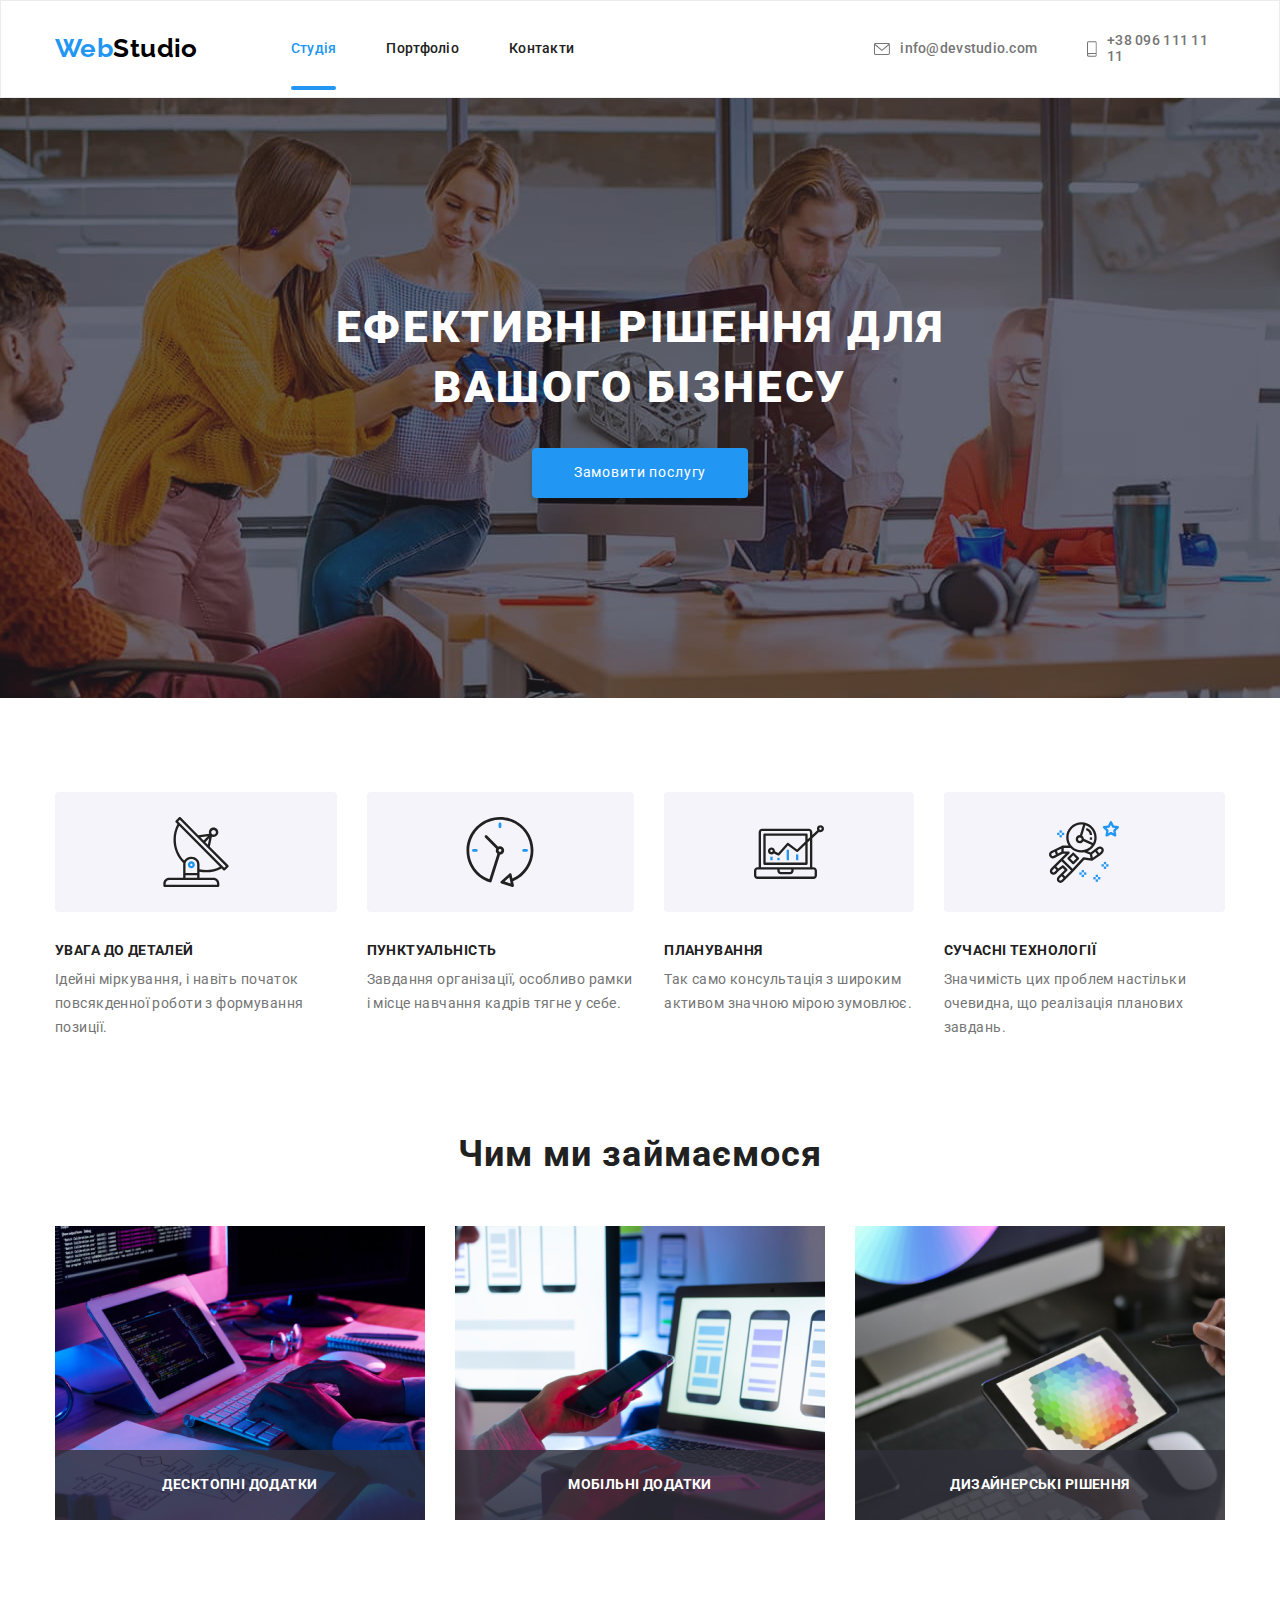
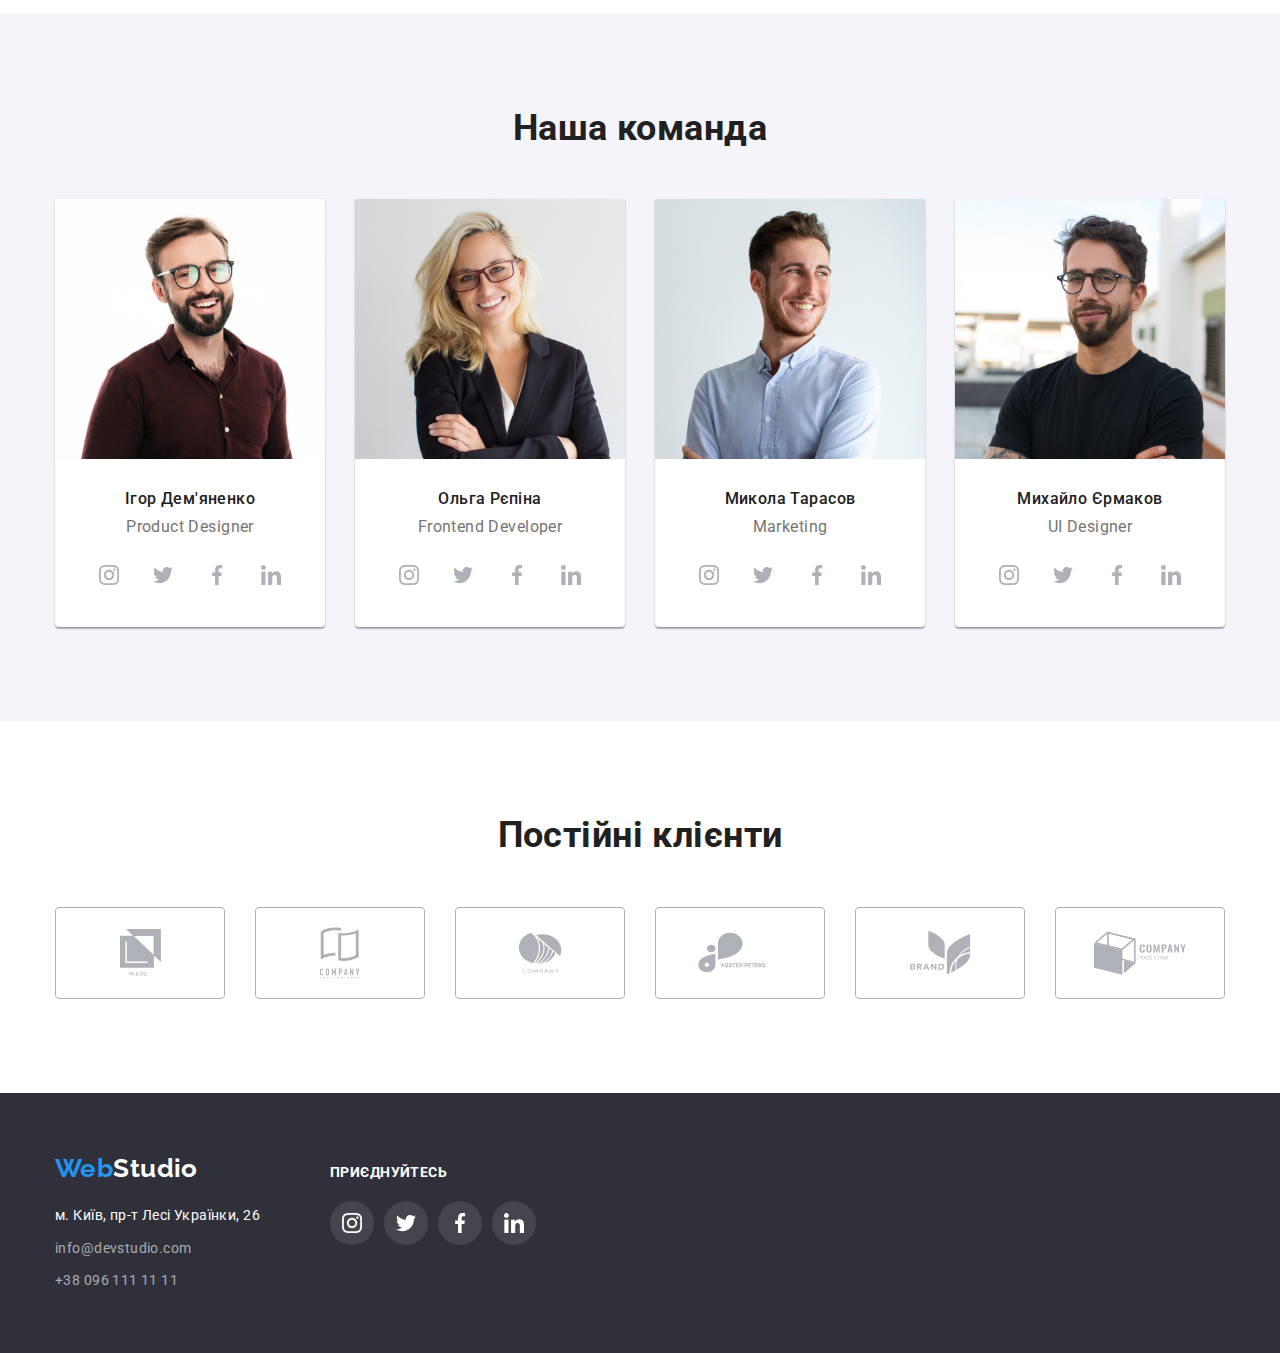
==== index.html @ bfa5e63f "Initial commit" ====
<!DOCTYPE html>
<html lang="uk">
  <head>
    <meta charset="UTF-8" />
    <meta http-equiv="X-UA-Compatible" content="IE=edge" />
    <meta name="viewport" content="width=device-width, initial-scale=1.0" />
    <title>WebStudio</title>
    <link rel="preconnect" href="https://fonts.googleapis.com" />
    <link rel="preconnect" href="https://fonts.gstatic.com" crossorigin />

    <!-- font famaly -->

    <link
      href="https://fonts.googleapis.com/css2?family=Raleway:wght@700&family=Roboto:wght@400;500;700;900&display=swap"
      rel="stylesheet"
    />

    <!-- normalizer -->

    <link
      rel="stylesheet"
      href="https://cdnjs.cloudflare.com/ajax/libs/modern-normalize/1.1.0/modern-normalize.min.css"
    />

    <!-- Styles -->

    <link rel="stylesheet" href="./css/styles.css" />
  </head>
  <body>
    <!-- header -->

    <header class="header">
      <div class="container">
        <nav class="header-nav">
          <a href="WebStudio" class="header-logo"
            ><span class="header-logo-accent">Web</span>Studio</a
          >
          <ul class="header-nav-list list">
            <li class="header-nav-item"
              ><a href="./index.html" class="header-nav-link current">Студія</a></li
            >
            <li class="header-nav-item"
              ><a href="./portfolio.html" class="header-nav-link">Портфоліо</a></li
            >
            <li class="header-nav-item"><a href="Контакти" class="header-nav-link">Контакти</a></li>
          </ul>
        </nav>

        <ul class="contacts-list list">
          <li class="contacts-item"
            ><a href="mailto:info@devstudio.com" class="contacts-link">
              <svg class="mail" width="16" height="12">
                <use href="./image/icons.svg#mail"></use>
              </svg>
              info@devstudio.com</a
            ></li
          >
          <li class="contacts-item"
            ><a href="tel:+380961111111" class="contacts-link">
              <svg class="smartphone" width="10" height="16">
                <use href="./image/icons.svg#smartphone"></use>
              </svg>
              +38 096 111 11 11</a
            ></li
          >
        </ul>
      </div>
    </header>

    <main>
      <!-- hero -->

      <section class="section hero">
        <div class="container">
          <h1 class="hero-title">Ефективні рішення для вашого бізнесу</h1>
          <button type="button" class="hero-button" data-modal-open>Замовити послугу</button>
        </div>
      </section>

      <!--Company skills-->
      <section class="section skills">
        <div class="container">
          <h2 class="visually-hidden">Переваги</h2>
          <ul class="skills-list list">
            <li class="skills-item">
              <div class="skills-icon-box">
                <svg class="skills-icon" width="70" height="70">
                  <use href="./image/icons.svg#antenna"></use>
                </svg>
              </div>
              <h3 class="skills-title">УВАГА ДО ДЕТАЛЕЙ</h3>
              <p class="skills-text"
                >Ідейні міркування, і навіть початок повсякденної роботи з формування позиції.</p
              >
            </li>
            <li class="skills-item">
              <div class="skills-icon-box">
                <svg class="skills-icon" width="70" height="70">
                  <use href="./image/icons.svg#clock"></use>
                </svg>
              </div>
              <h3 class="skills-title">ПУНКТУАЛЬНІСТЬ</h3>
              <p class="skills-text"
                >Завдання організації, особливо рамки і місце навчання кадрів тягне у себе.</p
              >
            </li>
            <li class="skills-item">
              <div class="skills-icon-box">
                <svg class="skills-icon" width="70" height="70">
                  <use href="./image/icons.svg#diagram"></use>
                </svg>
              </div>
              <h3 class="skills-title">ПЛАНУВАННЯ</h3>
              <p class="skills-text"
                >Так само консультація з широким активом значною мірою зумовлює.</p
              >
            </li>
            <li class="skills-item">
              <div class="skills-icon-box">
                <svg class="skills-icon" width="70" height="70">
                  <use href="./image/icons.svg#astronaut"></use>
                </svg>
              </div>
              <h3 class="skills-title">СУЧАСНІ ТЕХНОЛОГІЇ</h3>
              <p class="skills-text"
                >Значимість цих проблем настільки очевидна, що реалізація планових завдань.</p
              >
            </li>
          </ul>
        </div>
      </section>

      <!--Company scope of work-->
      <section class="section work">
        <div class="container">
          <h2 class="work-title">Чим ми займаємося</h2>
          <ul class="work-list list">
            <li class="work-item">
            <div class="work-thumb">
              <img
                src="./image/scope-of-work/box-1.jpg"
                alt="writing code"
                width="370"
                height="294"
              />
              <div class="work-overlay">
                <p class="work-overlay-desc">Десктопні додатки</p>
              </div>
            </div>
              
            </li>
            <li class="work-item">
            <div class="work-thumb">
              <img
                src="./image/scope-of-work/box-2.jpg"
                alt="application design"
                width="370"
                height="294"
              />
              <div class="work-overlay">
                <p class="work-overlay-desc">Мобільні додатки</p>
              </div>
            </div>
              
            </li>
            <li class="work-item">
            <div class="work-thumb">
              <img
              src="./image/scope-of-work/box-3.jpg"
              alt="final testing of the application"
              width="370"
              height="294"
              />
              <div class="work-overlay">
                <p class="work-overlay-desc">Дизайнерські рішення</p>
              </div>
          </div>
              
            </li>
          </ul>
        </div>
      </section>

      <!--Our team-->
      <section class="section team">
        <div class="container">
          <h2 class="team-title">Наша команда</h2>
          <ul class="team-list list">
            <li class="team-item">
              <img
                class="team-img"
                src="./image/our-team/img-1.jpg"
                alt="Ігор Дем'яненко"
                width="270"
                height="260"
              />
              <div class="team-content-wrapp">
                <h3 class="team-item-subtitle">Ігор Дем'яненко</h3>
                <p class="team-item-text">Product Designer</p>
                <ul class="socials-list">
                  <li class="socials-item">
                    <a
                      class="socials-link"
                      href="https://instagram.com"
                      target="_blank"
                      rel="noopener noreferrer"
                      aria-label="Instagram"
                    >
                      <svg class="socials-icon" width="20px" height="20px">
                        <use href="./image/icons.svg#instagram"></use>
                      </svg>
                    </a>
                  </li>
                  <li class="socials-item">
                    <a
                      class="socials-link link"
                      href="https://twitter.com"
                      target="_blank"
                      rel="noopener noreferrer"
                      aria-label="Twitter"
                    >
                      <svg class="socials-icon" width="20px" height="20px">
                        <use href="./image/icons.svg#twitter"></use></svg
                    ></a>
                  </li>
                  <li class="socials-item">
                    <a
                      class="socials-link link"
                      href="https://facebook.com"
                      aria-label="Facebook"
                      target="_blank"
                      rel="noopener noreferrer"
                    >
                      <svg class="socials-icon" width="20px" height="20px">
                        <use href="./image/icons.svg#facebook"></use></svg></a
                  ></li>
                  <li class="socials-item"
                    ><a
                      class="socials-link link"
                      href="https://linkedin.com"
                      aria-label="LinkedIn"
                      target="_blank"
                      rel="noopener noreferrer"
                    >
                      <svg class="socials-icon" width="20px" height="20px">
                        <use href="./image/icons.svg#linkedin"></use></svg
                    ></a>
                  </li>
                </ul>
              </div>
            </li>
            <li class="team-item">
              <img
                class="team-img"
                src="./image/our-team/img-2.jpg"
                alt="Ольга Рєпіна"
                width="270"
                height="260"
              />
              <div class="team-content-wrapp">
                <h3 class="team-item-subtitle">Ольга Рєпіна</h3>
                <p class="team-item-text">Frontend Developer</p>
                <ul class="socials-list">
                  <li class="socials-item">
                    <a
                      class="socials-link"
                      href="https://instagram.com"
                      target="_blank"
                      rel="noopener noreferrer"
                      aria-label="Instagram"
                    >
                      <svg class="socials-icon" width="20px" height="20px">
                        <use href="./image/icons.svg#instagram"></use>
                      </svg>
                    </a>
                  </li>
                  <li class="socials-item">
                    <a
                      class="socials-link link"
                      href="https://twitter.com"
                      target="_blank"
                      rel="noopener noreferrer"
                      aria-label="Twitter"
                    >
                      <svg class="socials-icon" width="20px" height="20px">
                        <use href="./image/icons.svg#twitter"></use></svg
                    ></a>
                  </li>
                  <li class="socials-item">
                    <a
                      class="socials-link link"
                      href="https://facebook.com"
                      aria-label="Facebook"
                      target="_blank"
                      rel="noopener noreferrer"
                    >
                      <svg class="socials-icon" width="20px" height="20px">
                        <use href="./image/icons.svg#facebook"></use></svg></a
                  ></li>
                  <li class="socials-item"
                    ><a
                      class="socials-link link"
                      href="https://linkedin.com"
                      aria-label="LinkedIn"
                      target="_blank"
                      rel="noopener noreferrer"
                    >
                      <svg class="socials-icon" width="20px" height="20px">
                        <use href="./image/icons.svg#linkedin"></use></svg
                    ></a>
                  </li>
                </ul>
              </div>
            </li>
            <li class="team-item">
              <img
                class="team-img"
                src="./image/our-team/img-3.jpg"
                alt="Микола Тарасов"
                width="270"
                height="260"
              />
              <div class="team-content-wrapp">
                <h3 class="team-item-subtitle">Микола Тарасов</h3>
                <p class="team-item-text">Marketing</p>
                <ul class="socials-list">
                  <li class="socials-item">
                    <a
                      class="socials-link"
                      href="https://instagram.com"
                      target="_blank"
                      rel="noopener noreferrer"
                      aria-label="Instagram"
                    >
                      <svg class="socials-icon" width="20px" height="20px">
                        <use href="./image/icons.svg#instagram"></use>
                      </svg>
                    </a>
                  </li>
                  <li class="socials-item">
                    <a
                      class="socials-link link"
                      href="https://twitter.com"
                      target="_blank"
                      rel="noopener noreferrer"
                      aria-label="Twitter"
                    >
                      <svg class="socials-icon" width="20px" height="20px">
                        <use href="./image/icons.svg#twitter"></use></svg
                    ></a>
                  </li>
                  <li class="socials-item">
                    <a
                      class="socials-link link"
                      href="https://facebook.com"
                      aria-label="Facebook"
                      target="_blank"
                      rel="noopener noreferrer"
                    >
                      <svg class="socials-icon" width="20px" height="20px">
                        <use href="./image/icons.svg#facebook"></use></svg></a
                  ></li>
                  <li class="socials-item"
                    ><a
                      class="socials-link link"
                      href="https://linkedin.com"
                      aria-label="LinkedIn"
                      target="_blank"
                      rel="noopener noreferrer"
                    >
                      <svg class="socials-icon" width="20px" height="20px">
                        <use href="./image/icons.svg#linkedin"></use></svg
                    ></a>
                  </li>
                </ul>
              </div>
            </li>
            <li class="team-item">
              <img
                class="team-img"
                src="./image/our-team/img-4.jpg"
                alt="Михайло Єрмаков"
                width="270"
                height="260"
              />
              <div class="team-content-wrapp">
                <h3 class="team-item-subtitle">Михайло Єрмаков</h3>
                <p class="team-item-text">UI Designer</p>
                <ul class="socials-list">
                  <li class="socials-item">
                    <a
                      class="socials-link"
                      href="https://instagram.com"
                      target="_blank"
                      rel="noopener noreferrer"
                      aria-label="Instagram"
                    >
                      <svg class="socials-icon" width="20px" height="20px">
                        <use href="./image/icons.svg#instagram"></use>
                      </svg>
                    </a>
                  </li>
                  <li class="socials-item">
                    <a
                      class="socials-link link"
                      href="https://twitter.com"
                      target="_blank"
                      rel="noopener noreferrer"
                      aria-label="Twitter"
                    >
                      <svg class="socials-icon" width="20px" height="20px">
                        <use href="./image/icons.svg#twitter"></use></svg
                    ></a>
                  </li>
                  <li class="socials-item">
                    <a
                      class="socials-link link"
                      href="https://facebook.com"
                      aria-label="Facebook"
                      target="_blank"
                      rel="noopener noreferrer"
                    >
                      <svg class="socials-icon" width="20px" height="20px">
                        <use href="./image/icons.svg#facebook"></use></svg></a
                  ></li>
                  <li class="socials-item"
                    ><a
                      class="socials-link link"
                      href="https://linkedin.com"
                      aria-label="LinkedIn"
                      target="_blank"
                      rel="noopener noreferrer"
                    >
                      <svg class="socials-icon" width="20px" height="20px">
                        <use href="./image/icons.svg#linkedin"></use></svg
                    ></a>
                  </li>
                </ul>
              </div>
            </li>
          </ul>
        </div>
      </section>

      <!-- Сustomers -->

      <section class="section customers">
        <div class="container">
          <h2 class="customers-title">Постійні клієнти</h2>
          <ul class="customers-list list">
            <li class="customers-item">
                <a
                  class="customers-link"
                  href=""
                  target="_blank"
                  rel="noopener noreferrer"
                  aria-label="customers">
                  <svg class="customers-icon" width="41px" height="47px">
                    <use href="./image/icons.svg#group"></use>
                  </svg>
                </a>       
            </li>
            <li class="customers-item">              
                <a
                  class="customers-link"
                  href=""
                  target="_blank"
                  rel="noopener noreferrer"
                  aria-label="customers"
                >
                  <svg class="customers-icon" width="40px" height="52px">
                    <use href="./image/icons.svg#group-1"></use>
                  </svg>
                </a>
            </li>
            <li class="customers-item">
                <a
                  class="customers-link"
                  href=""
                  target="_blank"
                  rel="noopener noreferrer"
                  aria-label="customers"
                >
                  <svg class="customers-icon" width="44px" height="41px">
                    <use href="./image/icons.svg#group-2"></use>
                  </svg>
                </a>
            </li>
            <li class="customers-item">
                <a
                  class="customers-link"
                  href=""
                  target="_blank"
                  rel="noopener noreferrer"
                  aria-label="customers"
                >
                  <svg class="customers-icon" width="84px" height="41px">
                    <use href="./image/icons.svg#group-3"></use>
                  </svg>
                </a>
            </li>
            <li class="customers-item">              
                <a
                  class="customers-link"
                  href=""
                  target="_blank"
                  rel="noopener noreferrer"
                  aria-label="customers"
                >
                  <svg class="customers-icon" width="63px" height="45px">
                    <use href="./image/icons.svg#group-4"></use>
                  </svg>
                </a>
            </li>
            <li class="customers-item">
                <a
                  class="customers-link"
                  href=""
                  target="_blank"
                  rel="noopener noreferrer"
                  aria-label="customers"
                >
                  <svg class="customers-icon" width="94px" height="44px">
                    <use href="./image/icons.svg#group-5"></use>
                  </svg>
                </a>
              </div>
            </li>
          </ul>
        </div>
      </sectin>
    </main>

    <footer class="footer">
      <div class="container footer-box">
        <div class="footer-contacts">
          <a href="WebStudio" class="footer-logo"><span class="logo-accent">Web</span>Studio</a>
          <address>
            <ul class="footer-list list">
              <li class="footer-item">
                <a href="" class="address-link">м. Київ, пр-т Лесі Українки, 26</a>
              </li>
              <li class="footer-item">
                <a href="mailto:info@devstudio.com" class="footer-contacts-link link"
                  >info@devstudio.com</a
                >
              </li>
              <li class="footer-item">
                <a href="tel:+380961111111" class="footer-contacts-link link">+38 096 111 11 11</a>
              </li>
            </ul>
          </address>
        </div>

        <div class="footer-socials">
          <h3 class="footer-socials-title">приєднуйтесь</h3>
          <ul class="footer-socials-list">
            <li class="footer-socials-item">
              <a
                class="footer-socials-link"
                href="https://instagram.com"
                target="_blank"
                rel="noopener noreferrer"
                aria-label="Instagram"
              >
                <svg class="footer-socials-icon" width="20px" height="20px">
                  <use href="./image/icons.svg#instagram"></use>
                </svg>
              </a>
            </li>
            <li class="footer-socials-item">
              <a
                class="footer-socials-link link"
                href="https://twitter.com"
                target="_blank"
                rel="noopener noreferrer"
                aria-label="Twitter"
              >
                <svg class="footer-socials-icon" width="20px" height="20px">
                  <use href="./image/icons.svg#twitter"></use></svg
              ></a>
            </li>
            <li class="footer-socials-item">
              <a
                class="footer-socials-link link"
                href="https://facebook.com"
                aria-label="Facebook"
                target="_blank"
                rel="noopener noreferrer"
              >
                <svg class="footer-socials-icon" width="20px" height="20px">
                  <use href="./image/icons.svg#facebook"></use></svg></a
            ></li>
            <li class="footer-socials-item"
              ><a
                class="footer-socials-link link"
                href="https://linkedin.com"
                aria-label="LinkedIn"
                target="_blank"
                rel="noopener noreferrer"
              >
                <svg class="footer-socials-icon" width="20px" height="20px">
                  <use href="./image/icons.svg#linkedin"></use></svg
              ></a>
            </li>
          </ul>
        </div>
      </div>
    </footer>

    <!-- Modal -->
    <div class="backdrop is-hidden" data-modal>
      <div class="modal">
        <button class="modal-button" type="button" data-modal-close>
          <svg class="" width="11px" height="11px">
            <use href="./image/icons.svg#Vector"></use>
          </svg>
        </button>
      </div>      
    </div>

    <script src="./js/modal.js"></script>
  </body>
</html>
---- css/styles.css ----
:root {
  /* color palette */
  --primary-text-color: #212121;
  --secondary-text-color: #757575;
  --accent-color: #2196f3;
  --text-white-color: #ffffff;
  --primary-background-color: #ffffff;
  --secondary-background-color: #f5f4fa;

  --animation: 250ms cubic-bezier(0.4, 0, 0.2, 1);

  /* formuls */
  --items: 3;
  --indent: 30px;
}

body {
  background-color: var(--primary-background-color);
  color: var(--primary-text-color);

  font-family: 'Roboto', sans-serif;
  font-size: 14px;
  font-style: normal;
  letter-spacing: 0.03em;

  margin: 0;
}

/* reset */

html {
  box-sizing: border-box;
}

*,
*::before,
*::after {
  box-sizing: inherit;
}

h1,
h2,
h3,
h4,
h5,
h6,
p,
ul {
  margin: 0;
  padding: 0;
}

.list {
  list-style: none;
  display: inline-flex;
}

/* Utils */

.container {
  width: 1200px;
  padding-left: 15px;
  padding-right: 15px;
  margin: 0 auto;
}

img {
  display: block;
  max-width: 100%;
  height: auto;
}

.visually-hidden {
  position: absolute;
  width: 1px;
  height: 1px;
  margin: -1px;
  border: 0;
  padding: 0;

  white-space: nowrap;
  clip-path: inset(100%);
  clip: rect(0 0 0 0);
  overflow: hidden;
}

/* header */

.header {
  border: 1px solid #ececec;
}

.header .container {
  display: flex;
}

.header-nav {
  display: flex;
  align-items: center;
}

/* Logo */

.header-logo {
  color: #000000;

  font-family: 'Raleway';
  font-weight: 700;
  font-size: 26px;
  line-height: 1.19;
  text-decoration: none;

  margin-right: 93px;
  align-items: center;
}

.header-logo-accent {
  color: var(--accent-color);
}

/* site navigation links  */

.header-nav-list {
  display: flex;
  gap: 50px;

  align-items: center;
  justify-content: center;
  margin: 0 300px 0 0;
}

.header-nav-link {
  position: relative;

  color: var(--primary-text-color);

  font-weight: 500;
  line-height: 1.14;
  letter-spacing: 0.02em;
  text-decoration: none;

  transition: color var(--animation);
}

.header-nav-link.current::after {
  content: '';
  position: absolute;

  left: 0;
  top: 46px;

  height: 4px;
  width: 100%;

  background-color: var(--accent-color);
  border-radius: 2px;
}

.header-nav-link:hover,
.header-nav-link:focus {
  color: var(--accent-color);
}

.current {
  color: var(--accent-color);
}

.header-nav-item {
  display: block;
}

/* contacts information */

.contacts-list {
  display: flex;
  gap: 50px;
  align-items: center;
  justify-content: center;
  padding: 0;
  margin: 0;
}

.contacts-link {
  color: var(--secondary-text-color);
  display: flex;
  align-items: center;

  font-weight: 500;
  line-height: 1.14;
  letter-spacing: 0.02em;
  text-decoration: none;
  padding-top: 32px;
  padding-bottom: 32px;
  gap: 10px;

  transition: color var(--animation);
}

.contacts-link:hover,
.contacts-link:focus {
  color: var(--accent-color);
}

.mail,
.smartphone {
  fill: currentColor;
}

/* main */

.skills,
.work {
  background-color: var(--primary-background-color);
}

.section {
  padding: 94px 0px;
}
/* Hero */

.hero {
  padding: 200px 0;
  text-align: center;

  background-color: #c4c4c4;

  max-width: 1600px;
  height: 600px;
  margin-left: auto;
  margin-right: auto;

  background-image: linear-gradient(to right, rgba(47, 48, 58, 0.4), rgba(47, 48, 58, 0.4)),
    url(../image/Hero-img/hero-bg.jpg);

  background-repeat: no-repeat;
  background-position: center;
  background-size: cover;
}

.hero-title {
  color: var(--text-white-color);
  width: 696px;
  margin-left: auto;
  margin-right: auto;
  margin-bottom: 30px;

  font-weight: 900;
  font-size: 44px;
  line-height: 1.36;
  text-align: center;
  letter-spacing: 0.06em;
  text-transform: uppercase;
}

.hero-button {
  background-color: var(--accent-color);
  color: var(--text-white-color);

  width: 216px;
  min-height: 50px;
  padding: 10px 32px;
  margin-left: auto;
  margin-right: auto;

  line-height: 1.88;
  letter-spacing: 0.06em;
  box-shadow: 0px 4px 4px rgba(0, 0, 0, 0.15);
  border-radius: 4px;
}

/* Company skills  styles*/

.skills-list {
  display: flex;
  gap: 30px;
  justify-content: center;
  align-items: baseline;
}

.skills-icon-box {
  display: flex;
  height: 120px;
  background-color: var(--secondary-background-color);
  border-radius: 4px;
  align-items: center;
  justify-content: center;
  margin-bottom: 30px;
}

.skills-title {
  color: var(--primary-text-color);
  font-size: 14px;
  line-height: 1.16;
  text-transform: uppercase;

  margin-bottom: 10px;
}

.skills-text {
  color: var(--secondary-text-color);
  line-height: 1.71;
}

/* work */

.work {
  padding-top: 0;
}

.work-title {
  font-weight: 700;
  font-size: 36px;
  line-height: 1.16;

  text-align: center;
  letter-spacing: 0.03em;
  margin-bottom: 50px;
}

.work-list {
  display: flex;
  gap: 30px;
  padding-bottom: 0;
}

.work-item {
  width: calc(100% - 60px / 3);
}

.work-thumb {
  position: relative;
}

.work-overlay {
  position: absolute;
  bottom: 0;
  left: 0;

  width: 370px;
  height: 70px;

  background-color: rgba(47, 48, 58, 0.8);

  display: flex;
  align-items: center;
  justify-content: center;
}

.work-overlay-desc {
  color: var(--text-white-color);

  font-weight: 700;
  font-size: 14px;
  line-height: 1.14px;
  text-align: center;
  letter-spacing: 0.03em;
  text-transform: uppercase;
}
/* Our team */

.team {
  background-color: var(--secondary-background-color);
}

.team-title {
  font-weight: 700;
  font-size: 36px;
  line-height: 1.16;
  text-align: center;

  margin-bottom: 50px;
}

.team-list {
  display: flex;
  gap: 30px;
}

.team-item {
  background-color: #ffffff;

  width: calc(100% - 90px / 4);

  box-shadow: 0px 1px 3px rgba(0, 0, 0, 0.12), 0px 1px 1px rgba(0, 0, 0, 0.14),
    0px 2px 1px rgba(0, 0, 0, 0.2);
  border-radius: 0px 0px 4px 4px;
}

.team-content-wrapp {
  padding: 30px 0;
}

.team-item-subtitle {
  color: var(--primary-text-color);

  font-weight: 500;
  font-size: 16px;
  line-height: 1.19;
  text-align: center;
  margin-bottom: 10px;
}

.team-item-text {
  margin: 0;
  text-align: center;
  font-size: 16px;
  color: var(--secondary-text-color);
  margin-bottom: 16px;
}

/* Socials */

.socials-list {
  display: flex;
  gap: 10px;
  list-style: none;
  justify-content: center;
}

.socials-link {
  display: flex;
  align-items: center;
  justify-content: center;

  width: 44px;
  height: 44px;

  border-radius: 50%;

  transition: background-color var(--animation);
}

.socials-icon {
  fill: #afb1b8;
  transition: fill var(--animation);
}

.socials-link:hover,
.socials-link:focus {
  background-color: var(--accent-color);
}

.socials-link:hover .socials-icon,
.socials-link:focus .socials-icon {
  fill: var(--text-white-color);
}

/* Customers */

.customers-title {
  font-weight: 700;
  font-size: 36px;
  line-height: 1.16;
  text-align: center;

  margin-bottom: 50px;
}

.customers-list {
  display: flex;
  gap: 30px;
}

.customers-item {
  width: calc(100% - 150px / 6);
}

.customers-link {
  display: flex;
  height: 92px;
  width: 170px;
  align-items: center;
  justify-content: center;

  border: 1px solid #afb1b8;
  border-radius: 4px;
  transition: border var(--animation);
}

.customers-icon {
  fill: #afb1b8;

  transition: fill var(--animation);
}

.customers-link:hover,
.customers-link:focus {
  border: 1px solid #2196f3;
}

.customers-link:hover .customers-icon,
.customers-link:focus .customers-icon {
  fill: var(--accent-color);
}

/* footer */

.footer {
  background-color: #2f303a;
  padding: 60px 0;
}

.footer-contacts {
  margin-right: 70px;
}

.footer-box {
  display: flex;
  align-items: baseline;
}

/* footer-logo */

.footer-logo {
  color: var(--text-white-color);

  font-family: 'Raleway';
  font-style: normal;
  font-weight: 700;
  font-size: 26px;
  line-height: 1.19;
  text-decoration: none;
}

.footer-logo .logo-accent {
  color: var(--accent-color);
}

/* Contacts */

.address-link,
.footer-contacts-link {
  display: flex;
  text-decoration: none;

  font-style: normal;
  font-weight: 400;
  line-height: 1.71;
}

.footer-list {
  display: list-item;
  margin-top: 20px;
}

.footer-item:not(:last-child) {
  margin-bottom: 9px;
}

.address-link {
  color: var(--text-white-color);
}

.footer-contacts-link {
  color: rgba(255, 255, 255, 0.6);

  transition: color var(--animation);
}

.footer-contacts-link:hover,
.footer-contacts-link:focus {
  color: var(--accent-color);
}

/* footer-socials */

.footer-socials {
  display: inline-block;
  width: 206px;
  height: 80px;
  justify-content: center;
}

.footer-socials-title {
  font-weight: 700;
  font-size: 14px;
  line-height: 1.14;
  letter-spacing: 0.03em;
  text-transform: uppercase;

  color: #ffffff;

  margin-bottom: 20px;
}

.footer-socials-list {
  display: flex;
  gap: 10px;
  list-style: none;
  justify-content: center;
}

.footer-socials-link {
  display: flex;
  align-items: center;
  justify-content: center;

  width: 44px;
  height: 44px;

  background-color: rgba(255, 255, 255, 0.1);
  border-radius: 50%;
  transition: background-color var(--animation);
}

.footer-socials-icon {
  fill: var(--text-white-color);
}

.footer-socials-link:hover,
.footer-socials-link:focus {
  background-color: var(--accent-color);
}

.footer-socials-link:hover .footer-socials-icon,
.footer-socials-link:focus .footer-socials-icon 

/* NEW PAGE */

.filters-container {
  flex-direction: column;
}

/* Filters */

.filters-list {
  display: flex;
  gap: 8px;
  justify-content: center;
  margin-bottom: 50px;
}

button {
  cursor: pointer;
  border: none;
}

.button {
  font-style: normal;
  font-weight: 500;
  font-size: 16px;
  line-height: calc(26 / 16);
  text-align: center;
  letter-spacing: 0.03em;
  background: var(--secondary-background-color);
  border-radius: 4px;
  border: none;
  padding: 6px 22px;
  min-height: 30px;
  transition: background-color var(--animation), color var(--animation), box-shadow var(--animation);
}

.button-active:hover,
.button-active:focus {
  color: var(--text-white-color);
  background-color: var(--accent-color);
  box-shadow: 0px 3px 1px rgba(0, 0, 0, 0.1), 0px 1px 2px rgba(0, 0, 0, 0.08),
    0px 2px 2px rgba(0, 0, 0, 0.12);
}

/* Cards set */

.projects-list {
  --items: 3;
  display: flex;
  flex-wrap: wrap;
  gap: 30px;
  padding-left: 0;
}

.projects-item {
  border: 1px solid #eeeeee;
  width: calc((100% - 60px) / 3);
  transition: box-shadow var(--animation);
}

.projects-item:hover {
  box-shadow: 0px 1px 1px rgba(0, 0, 0, 0.12), 0px 4px 4px rgba(0, 0, 0, 0.06),
    1px 4px 6px rgba(0, 0, 0, 0.16);
}

.projects-thumb {
  position: relative;
  overflow: hidden;
}

.overlay {
  position: absolute;
  top: 0;
  left: 0;

  transform: translateY(100%);
  transition: transform var(--animation);

  width: 100%;
  height: 100%;

  display: flex;
  align-items: center;
  justify-content: center;
  padding: 63px 24px;

  background-color: rgba(33, 150, 243, 0.9);
}

.overlay-desc {
  color: var(--text-white-color);

  font-weight: 400;
  font-size: 18px;
  line-height: 1.56;
  letter-spacing: 0.03em;
}

.projects-item:hover .overlay,
.projects-item:focus .overlay {
  transform: translateY(0);
}

.projects-content-wrapp {
  padding: 20px 24px;

  border-bottom: 1px solid #eeeeee;
  border-left: 1px solid #eeeeee;
  border-right: 1px solid #eeeeee;
}

.projects-title {
  color: var(--primary-text-color);

  font-size: 18px;
  line-height: 2;
  letter-spacing: 0.06em;
  margin-bottom: 4px;
}
.projects-text {
  color: var(--secondary-text-color);

  font-size: 16px;
  line-height: 1.89;
}

/* Modal */

.backdrop {
  position: fixed;
  top: 0;
  left: 0;

  width: 100%;
  height: 100%;

  opacity: 1;
  visibility: visible;

  background-color: rgba(0, 0, 0, 0.2);
  z-index: 100;

  transition: opacity var(--animation), visibility var(--animation);
}

.backdrop.is-hidden {
  opacity: 0;
  pointer-events: none;
  visibility: hidden;
}

.modal {
  position: absolute;
  top: 50%;
  left: 50%;
  transform: translate(-50%, -50%);

  width: 528px;
  height: 581px;

  background-color: var(--primary-background-color);
  box-shadow: 0px 1px 3px rgba(0, 0, 0, 0.12), 0px 1px 1px rgba(0, 0, 0, 0.14),
    0px 2px 1px rgba(0, 0, 0, 0.2);
  border-radius: 4px;
}

.modal-button {
  position: absolute;

  top: 8px;
  right: 8px;

  width: 30px;
  height: 30px;

  display: flex;
  justify-content: center;
  align-items: center;

  padding: 0;
  background-color: var(--primary-background-color);
  border-radius: 50%;
  border: 1px solid rgba(0, 0, 0, 0.1);

  cursor: pointer;
}
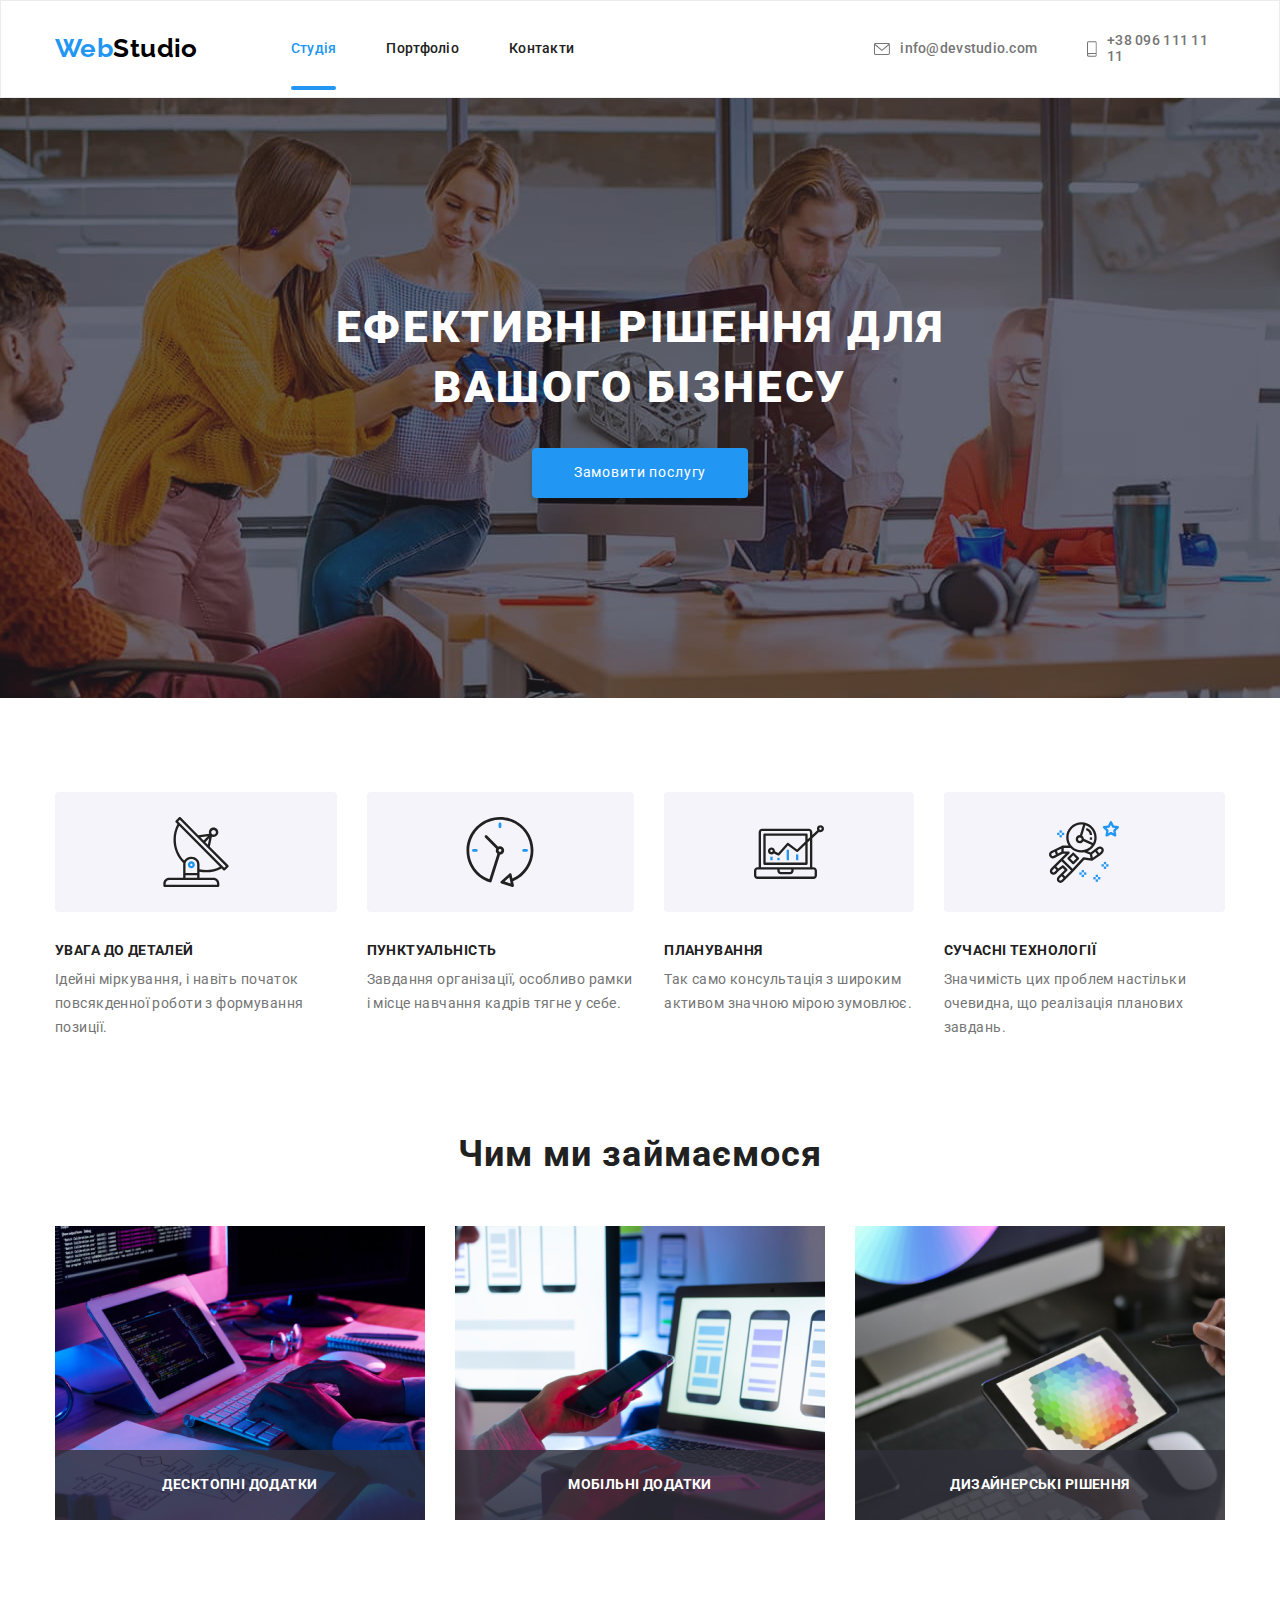
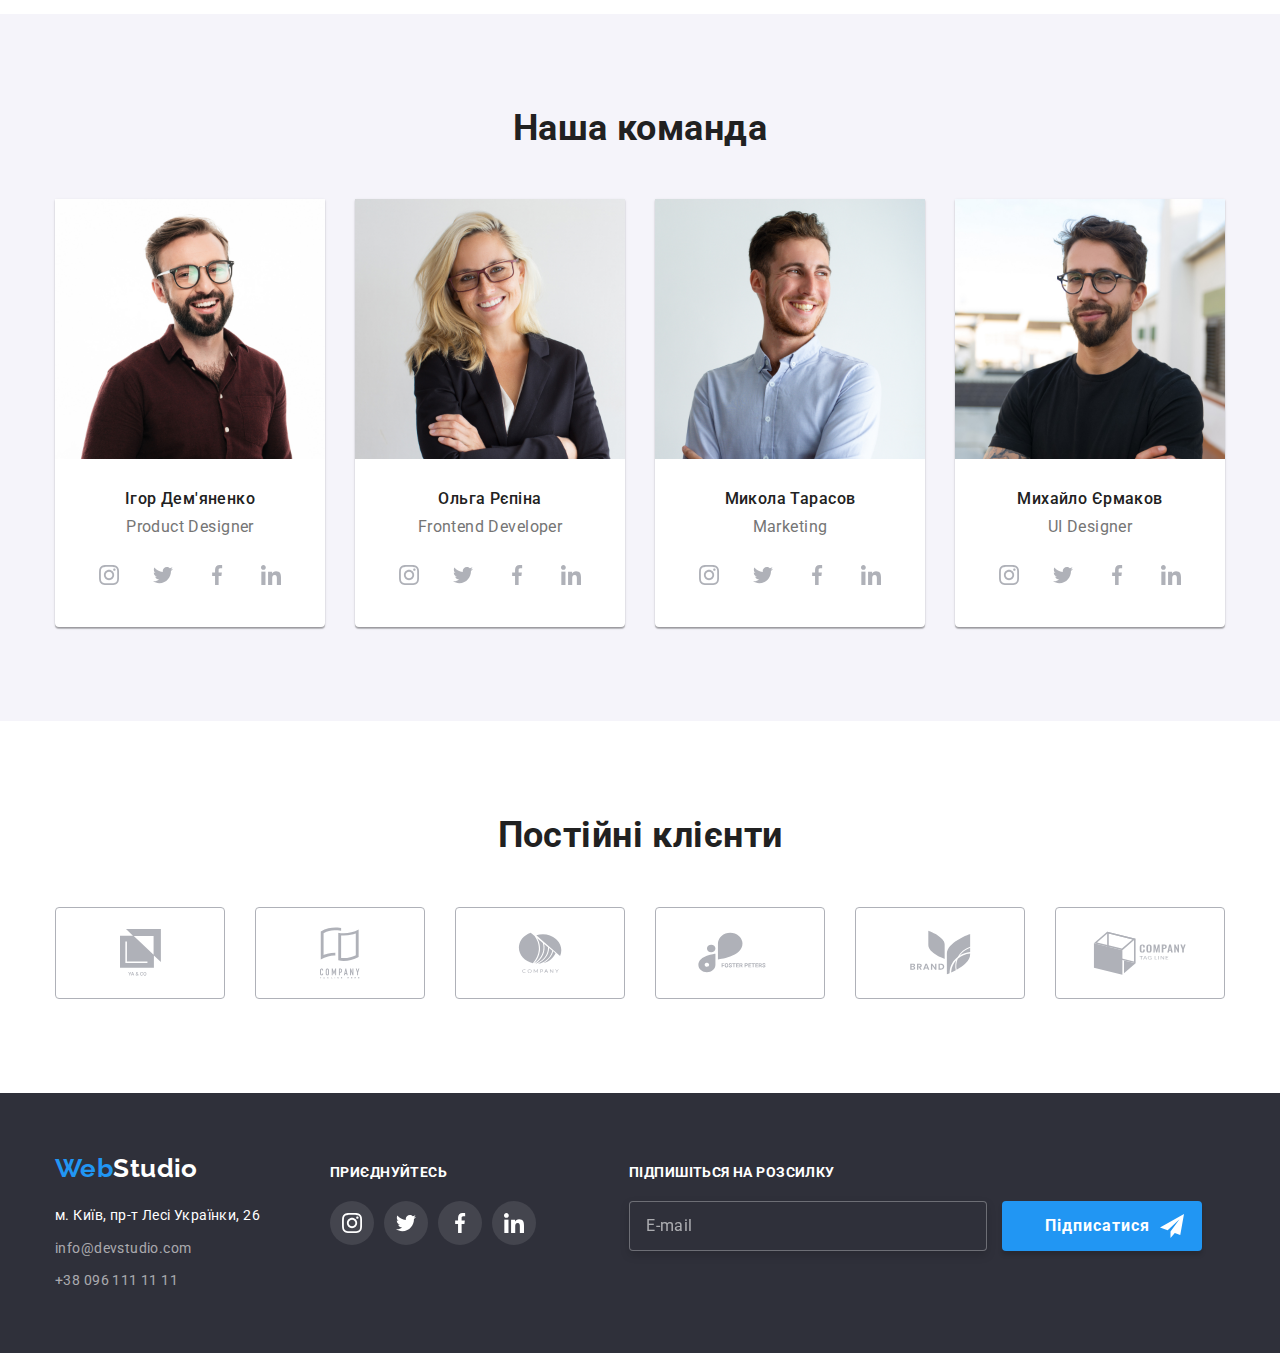
==== commit 1be76d85: "Додано оформлення Modal window та footer" ====
--- a/index.html
+++ b/index.html
@@ -552,6 +552,8 @@
           </address>
         </div>
 
+        <!-- Footer-socials -->
+
         <div class="footer-socials">
           <h3 class="footer-socials-title">приєднуйтесь</h3>
           <ul class="footer-socials-list">
@@ -605,6 +607,22 @@
             </li>
           </ul>
         </div>
+
+        <!-- Footer subscription -->
+
+        <form class="footer-subscription" name="footer-subscription" autocomplete="off" novalidate>
+          <strong class="footer-subscription-title">Підпишіться на розсилку</strong>
+          <label class="footer-subscription-field">
+            <input class="footer-subscription-input" type="email" name="user-mail" placeholder="E-mail">
+          </label>
+          <button class="footer-subscription-button" type="submit">
+            <span class="footer-subscription-desc">Підписатися</span>
+            <svg class="footer-subscription-icon" width="24px" height="24px">
+              <use href="./image/icons.svg#send-email"></use>
+            </svg>
+          </button>
+        </form>   
+
       </div>
     </footer>
 
@@ -612,10 +630,58 @@
     <div class="backdrop is-hidden" data-modal>
       <div class="modal">
         <button class="modal-button" type="button" data-modal-close>
-          <svg class="" width="11px" height="11px">
+          <svg class="modal-button-icon" width="11px" height="11px">
             <use href="./image/icons.svg#Vector"></use>
           </svg>
         </button>
+
+        <!-- Register form -->
+
+        <form class="register-form" name="register-form" autocomplete="off" novalidate>
+            <strong class="register-form-title">Залиште свої дані, ми вам передзвонимо</strong>
+          <div class="register-form-group" role="group">
+            <label class="register-form-field"> 
+              <span class="register-form-label">Ім'я</span> 
+              <input class="register-form-input" type="text" name="user-name" placeholder=" ">
+              <svg class="register-form-icon" width="18px" height="18px">
+                <use href="./image/icons.svg#person-black"></use>
+              </svg>
+            </label>
+
+            <label class="register-form-field"> 
+              <span class="register-form-label">Телефон</span>           
+              <input class="register-form-input" type= "tel" name="user-phone" placeholder=" ">
+              <svg class="register-form-icon" width="18px" height="18px">
+                <use href="./image/icons.svg#phone-black"></use>
+              </svg>
+            </label>
+
+            <label class="register-form-field"> 
+              <span class="register-form-label">Пошта</span> 
+              <input class="register-form-input" type="email" name="user-mail" placeholder=" " >
+              <svg class="register-form-icon" width="18px" height="18px">
+                <use href="./image/icons.svg#email-black"></use>
+              </svg>
+            </label>
+        
+            <label class="register-form-field"> 
+             <span class="register-form-label">Коментар</span> 
+              <textarea class="register-form-message" name="user-comments" rows="6" placeholder="Введіть текст"></textarea>
+            </label>
+          </div>
+
+            <label class="register-form-agreement">
+              <input class="register-form-checkbox visually-hidden" type="checkbox" name="checkbox-agreement" id="">
+              <svg class="register-form-icon" width="16px" height="15px">
+                <use class="icon-unchecked" href="./image/icons.svg#unchecked"></use>
+                <use class="icon-checked" href="./image/icons.svg#checked"></use>
+              </svg>
+              <span class="register-form-desc">Погоджуюся з розсилкою та приймаю 
+                <a class="register-form-link" href="http://" target="_blank" rel="noopener noreferrer">Умови договору</a> </span>
+            </label>
+          
+          <button class="register-form-button" type="submit">Відправити</button>
+        </form>
       </div>      
     </div>
 
--- a/css/styles.css
+++ b/css/styles.css
@@ -569,6 +569,8 @@
   width: 206px;
   height: 80px;
   justify-content: center;
+
+  margin-right: 93px;
 }
 
 .footer-socials-title {
@@ -614,6 +616,92 @@
 
 .footer-socials-link:hover .footer-socials-icon,
 .footer-socials-link:focus .footer-socials-icon 
+
+/* Footer subscription */
+
+.footer-subscription {
+  display: flex;
+  align-items: center;
+  justify-content: center;
+}
+
+.footer-subscription-title {
+  display: block;
+  line-height: 1.14;
+  text-transform: uppercase;
+
+  color: var(--text-white-color);
+
+  margin-bottom: 20px;
+}
+
+.footer-subscription-input {
+  transition: border-color var(--animation);
+
+  font-weight: 400;
+  font-size: 16px;
+  line-height: 1.25;
+  letter-spacing: 0.03em;
+
+  width: 358px;
+  height: 50px;
+  padding-left: 16px;
+  align-items: center;
+  color: rgba(255, 255, 255, 0.6);
+
+  border: 1px solid rgba(255, 255, 255, 0.3);
+  filter: drop-shadow(0px 4px 4px rgba(0, 0, 0, 0.15));
+  border-radius: 4px;
+  margin-right: 12px;
+
+  background-color: #2f303a;
+  outline: transparent;
+}
+
+.footer-subscription-input:focus,
+.footer-subscription-input:hover {
+  border-color: var(--accent-color);
+}
+
+.footer-subscription-input::placeholder {
+  font-weight: 400;
+  font-size: 16px;
+  line-height: 1.25;
+  letter-spacing: 0.03em;
+
+  color: rgba(255, 255, 255, 0.6);
+}
+
+.footer-subscription-button {
+  position: relative;
+  margin: 0 auto;
+
+  background-color: var(--accent-color);
+  color: var(--text-white-color);
+
+  width: 200px;
+  min-height: 50px;
+  padding: 10px 28px;
+
+  background: #2196f3;
+  box-shadow: 0px 4px 4px rgba(0, 0, 0, 0.15);
+  border-radius: 4px;
+}
+
+.footer-subscription-desc {
+  font-weight: 700;
+  font-size: 16px;
+  line-height: 1.88;
+  letter-spacing: 0.06em;
+
+  margin-right: 10px;
+}
+
+.footer-subscription-icon {
+  position: absolute;
+  top: 13px;
+  bottom: 13px;
+}
 
 /* NEW PAGE */
 
@@ -770,6 +858,7 @@
   top: 50%;
   left: 50%;
   transform: translate(-50%, -50%);
+  padding: 40px;
 
   width: 528px;
   height: 581px;
@@ -800,3 +889,182 @@
 
   cursor: pointer;
 }
+
+.modal-button-icon {
+  transition: fill var(--animation);
+}
+
+.modal-button-icon:hover,
+.modal-button-icon:focus {
+  fill: var(--accent-color);
+}
+
+/* Register form */
+
+.register-form-title {
+  display: block;
+
+  text-align: center;
+  font-size: 20px;
+  line-height: 1.15;
+  letter-spacing: 0.03em;
+
+  margin-bottom: 12px;
+}
+
+.register-form-group {
+  margin-bottom: 20px;
+}
+
+.register-form-field {
+  display: block;
+  position: relative;
+}
+
+.register-form-field:not(:last-child) {
+  margin-bottom: 10px;
+}
+
+.register-form-label {
+  display: block;
+  font-weight: 400;
+  font-size: 12px;
+  line-height: 1.16;
+  letter-spacing: 0.01em;
+  color: var(--secondary-text-color);
+
+  margin-bottom: 4px;
+}
+
+.register-form-input {
+  transition: border-color var(--animation);
+
+  width: 100%;
+  height: 40px;
+
+  border: 1px solid rgba(33, 33, 33, 0.2);
+  border-radius: 4px;
+
+  padding-left: 42px;
+  outline: transparent;
+}
+
+.register-form-input:focus,
+.register-form-input:hover {
+  border-color: var(--accent-color);
+}
+
+.register-form-icon {
+  position: absolute;
+  transition: fill var(--animation);
+
+  top: 50%;
+  left: 12px;
+  bottom: 11px;
+}
+
+.register-form-input:focus + .register-form-icon,
+.register-form-input:hover + .register-form-icon {
+  fill: var(--accent-color);
+}
+
+.register-form-message {
+  width: 100%;
+  transition: border-color var(--animation);
+
+  resize: none;
+  border: 1px solid rgba(33, 33, 33, 0.2);
+  border-radius: 4px;
+  padding: 12px 16px;
+
+  font-size: 12px;
+  line-height: 1.16;
+  letter-spacing: 0.01em;
+
+  outline: transparent;
+}
+
+.register-form-message::placeholder {
+  font-size: 12px;
+  line-height: 1.16;
+  letter-spacing: 0.01em;
+  color: rgba(117, 117, 117, 0.5);
+}
+
+.register-form-message:focus {
+  border-color: var(--accent-color);
+}
+
+.register-form-agreement {
+  position: relative;
+  display: flex;
+  align-items: center;
+  justify-content: center;
+
+  margin-bottom: 30px;
+}
+
+.register-form-checkbox + .register-form-icon {
+  position: absolute;
+
+  transform: translateY(-50%);
+
+  margin-right: 7px;
+}
+
+.icon-checked {
+  opacity: 0;
+  transition: opacity var(--animation);
+
+  fill: var(--accent-color);
+  border-radius: 2px;
+}
+
+.register-form-checkbox:checked + .register-form-icon .icon-checked {
+  opacity: 1;
+}
+
+.icon-unchecked {
+  opacity: 1;
+  transition: opacity var(--animation);
+}
+
+.register-form-checkbox:checked + .register-form-icon .icon-unchecked {
+  opacity: 0;
+}
+
+.register-form-desc {
+  user-select: none;
+
+  line-height: 1.71;
+  color: var(--secondary-text-color);
+}
+
+.register-form-link {
+  line-height: 1.71;
+  color: var(--accent-color);
+}
+
+.register-form-link:hover,
+.register-form-link:focus {
+  color: var(--accent-color);
+}
+
+.register-form-button {
+  display: block;
+  margin: 0 auto;
+
+  background-color: var(--accent-color);
+  color: var(--text-white-color);
+
+  width: 200px;
+  min-height: 50px;
+  padding: 10px 52px;
+
+  font-weight: 700;
+  font-size: 16px;
+  line-height: 1.88;
+  letter-spacing: 0.06em;
+  box-shadow: 0px 4px 4px rgba(0, 0, 0, 0.15);
+  border-radius: 4px;
+}
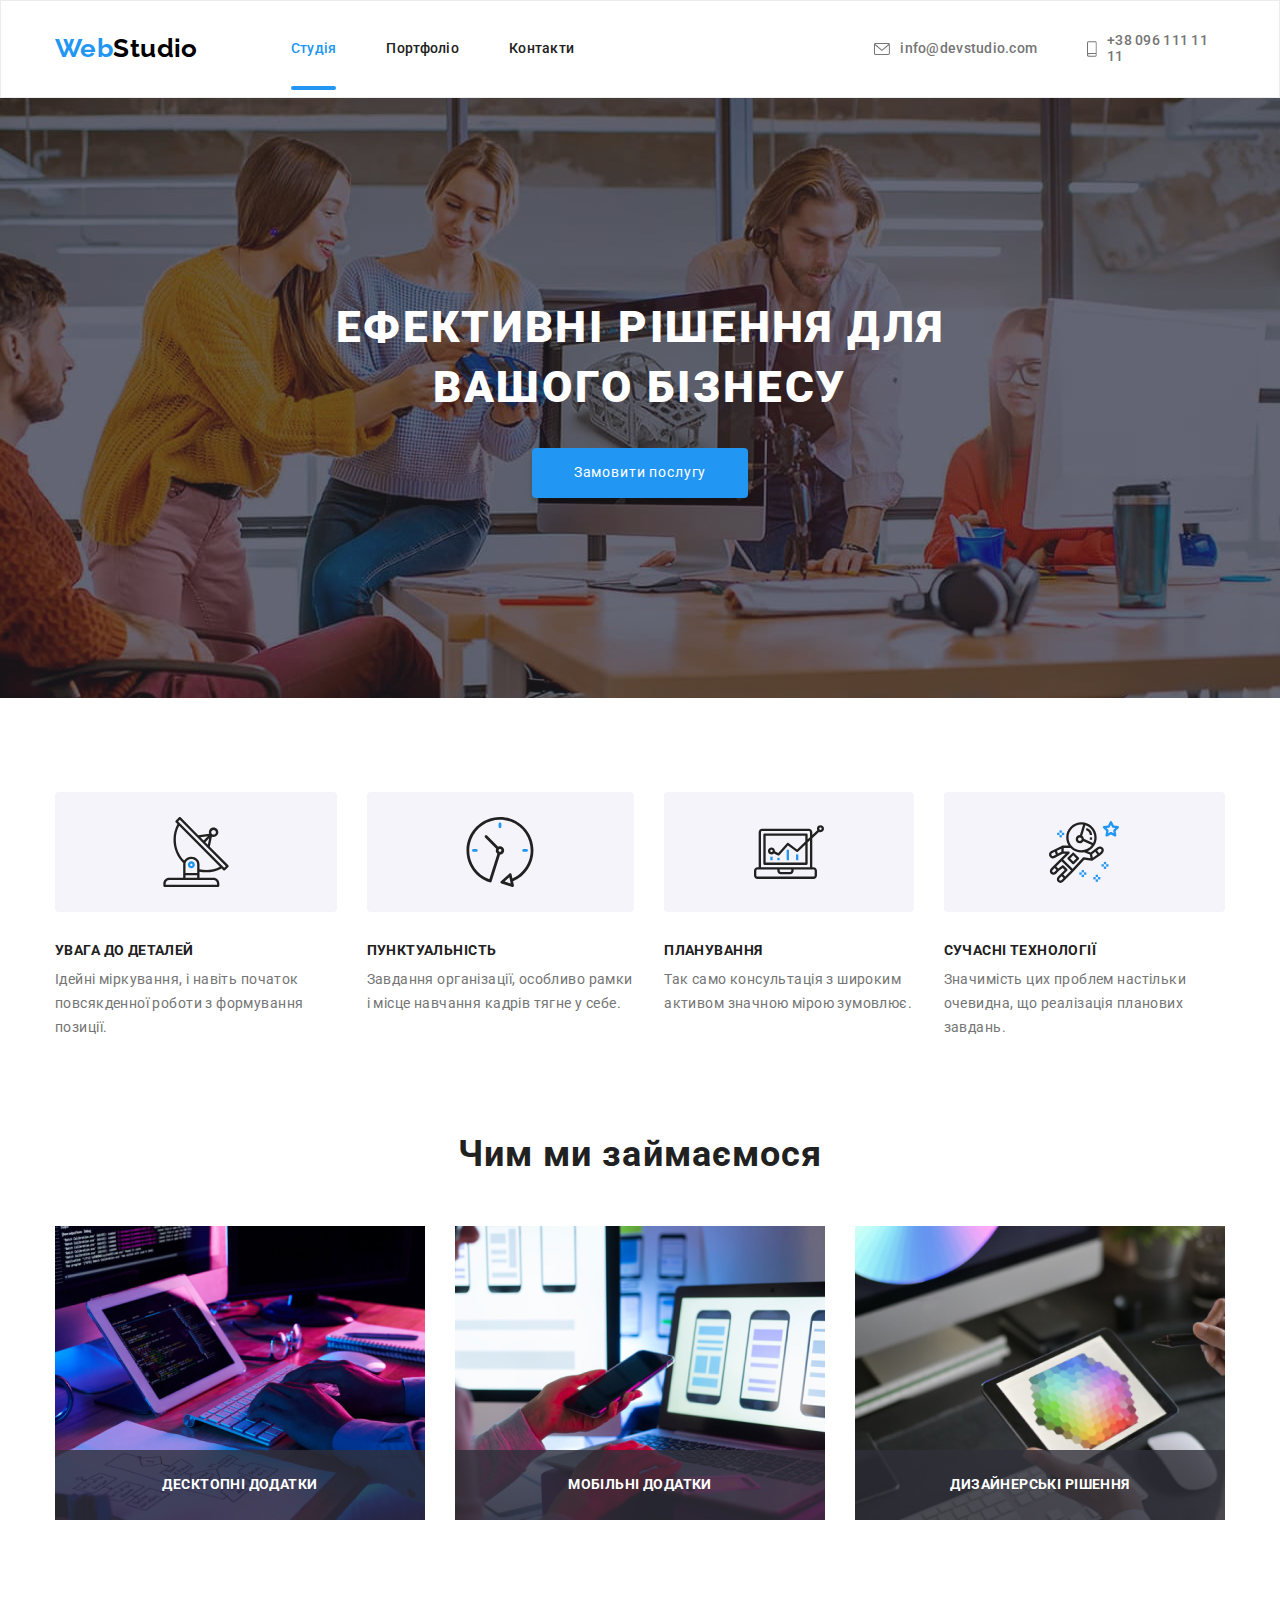
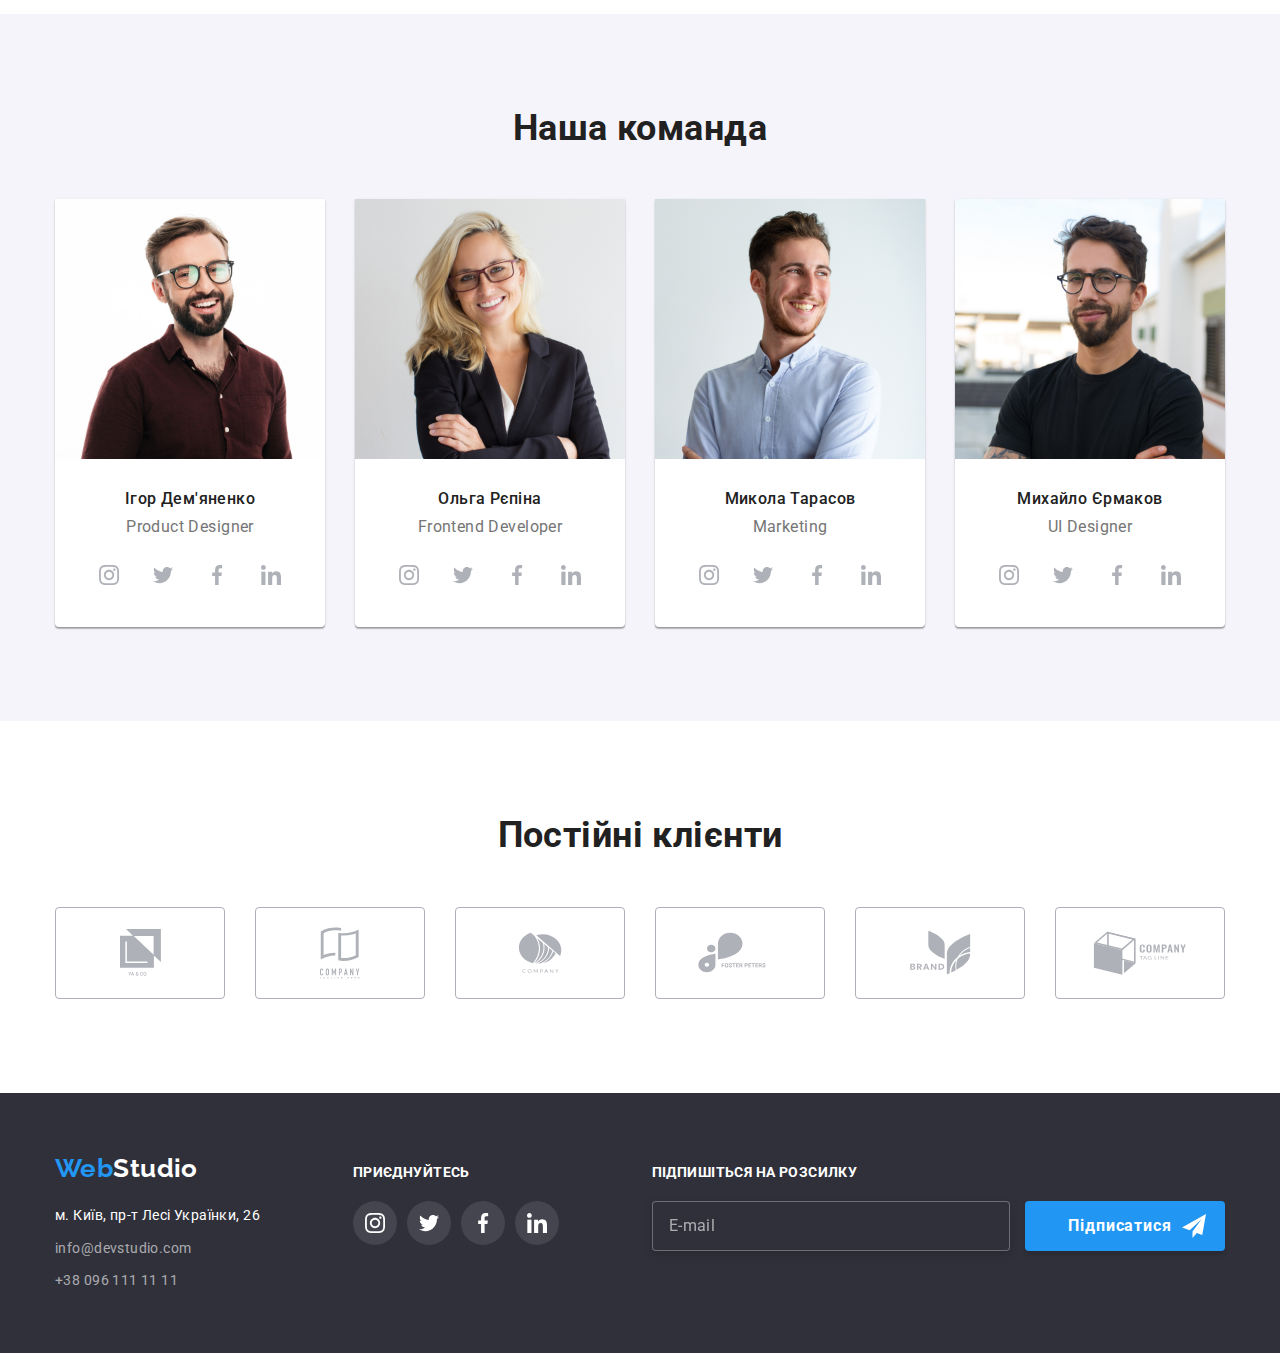
==== commit 4d3f86bb: "Внесені виправлення до Modal window та Footer" ====
--- a/index.html
+++ b/index.html
@@ -610,7 +610,7 @@
 
         <!-- Footer subscription -->
 
-        <form class="footer-subscription" name="footer-subscription" autocomplete="off" novalidate>
+        <form class="footer-subscription" name="footer-subscription" autocomplete="off">
           <strong class="footer-subscription-title">Підпишіться на розсилку</strong>
           <label class="footer-subscription-field">
             <input class="footer-subscription-input" type="email" name="user-mail" placeholder="E-mail">
@@ -637,7 +637,7 @@
 
         <!-- Register form -->
 
-        <form class="register-form" name="register-form" autocomplete="off" novalidate>
+        <form class="register-form" name="register-form" autocomplete="off" >
             <strong class="register-form-title">Залиште свої дані, ми вам передзвонимо</strong>
           <div class="register-form-group" role="group">
             <label class="register-form-field"> 
@@ -658,7 +658,7 @@
 
             <label class="register-form-field"> 
               <span class="register-form-label">Пошта</span> 
-              <input class="register-form-input" type="email" name="user-mail" placeholder=" " >
+              <input class="register-form-input" type="email" name="user-email" placeholder=" " >
               <svg class="register-form-icon" width="18px" height="18px">
                 <use href="./image/icons.svg#email-black"></use>
               </svg>
--- a/css/styles.css
+++ b/css/styles.css
@@ -500,13 +500,10 @@
   padding: 60px 0;
 }
 
-.footer-contacts {
-  margin-right: 70px;
-}
-
 .footer-box {
   display: flex;
   align-items: baseline;
+  justify-content: space-between;
 }
 
 /* footer-logo */
@@ -566,11 +563,8 @@
 
 .footer-socials {
   display: inline-block;
-  width: 206px;
-  height: 80px;
-  justify-content: center;
-
-  margin-right: 93px;
+
+  justify-content: center;
 }
 
 .footer-socials-title {
@@ -647,7 +641,7 @@
   height: 50px;
   padding-left: 16px;
   align-items: center;
-  color: rgba(255, 255, 255, 0.6);
+  color: var(--text-white-color);
 
   border: 1px solid rgba(255, 255, 255, 0.3);
   filter: drop-shadow(0px 4px 4px rgba(0, 0, 0, 0.15));
@@ -861,7 +855,6 @@
   padding: 40px;
 
   width: 528px;
-  height: 581px;
 
   background-color: var(--primary-background-color);
   box-shadow: 0px 1px 3px rgba(0, 0, 0, 0.12), 0px 1px 1px rgba(0, 0, 0, 0.14),
@@ -927,7 +920,6 @@
 
 .register-form-label {
   display: block;
-  font-weight: 400;
   font-size: 12px;
   line-height: 1.16;
   letter-spacing: 0.01em;
@@ -949,8 +941,7 @@
   outline: transparent;
 }
 
-.register-form-input:focus,
-.register-form-input:hover {
+.register-form-input:focus {
   border-color: var(--accent-color);
 }
 
@@ -963,13 +954,14 @@
   bottom: 11px;
 }
 
-.register-form-input:focus + .register-form-icon,
-.register-form-input:hover + .register-form-icon {
+.register-form-input:focus + .register-form-icon {
   fill: var(--accent-color);
 }
 
 .register-form-message {
+  display: block;
   width: 100%;
+  height: 120px;
   transition: border-color var(--animation);
 
   resize: none;
@@ -1033,8 +1025,12 @@
   opacity: 0;
 }
 
+.register-form-checkbox:focus + .register-form-icon .icon-unchecked {
+  fill: var(--accent-color);
+}
+
 .register-form-desc {
-  user-select: none;
+  /* user-select: none; */
 
   line-height: 1.71;
   color: var(--secondary-text-color);
